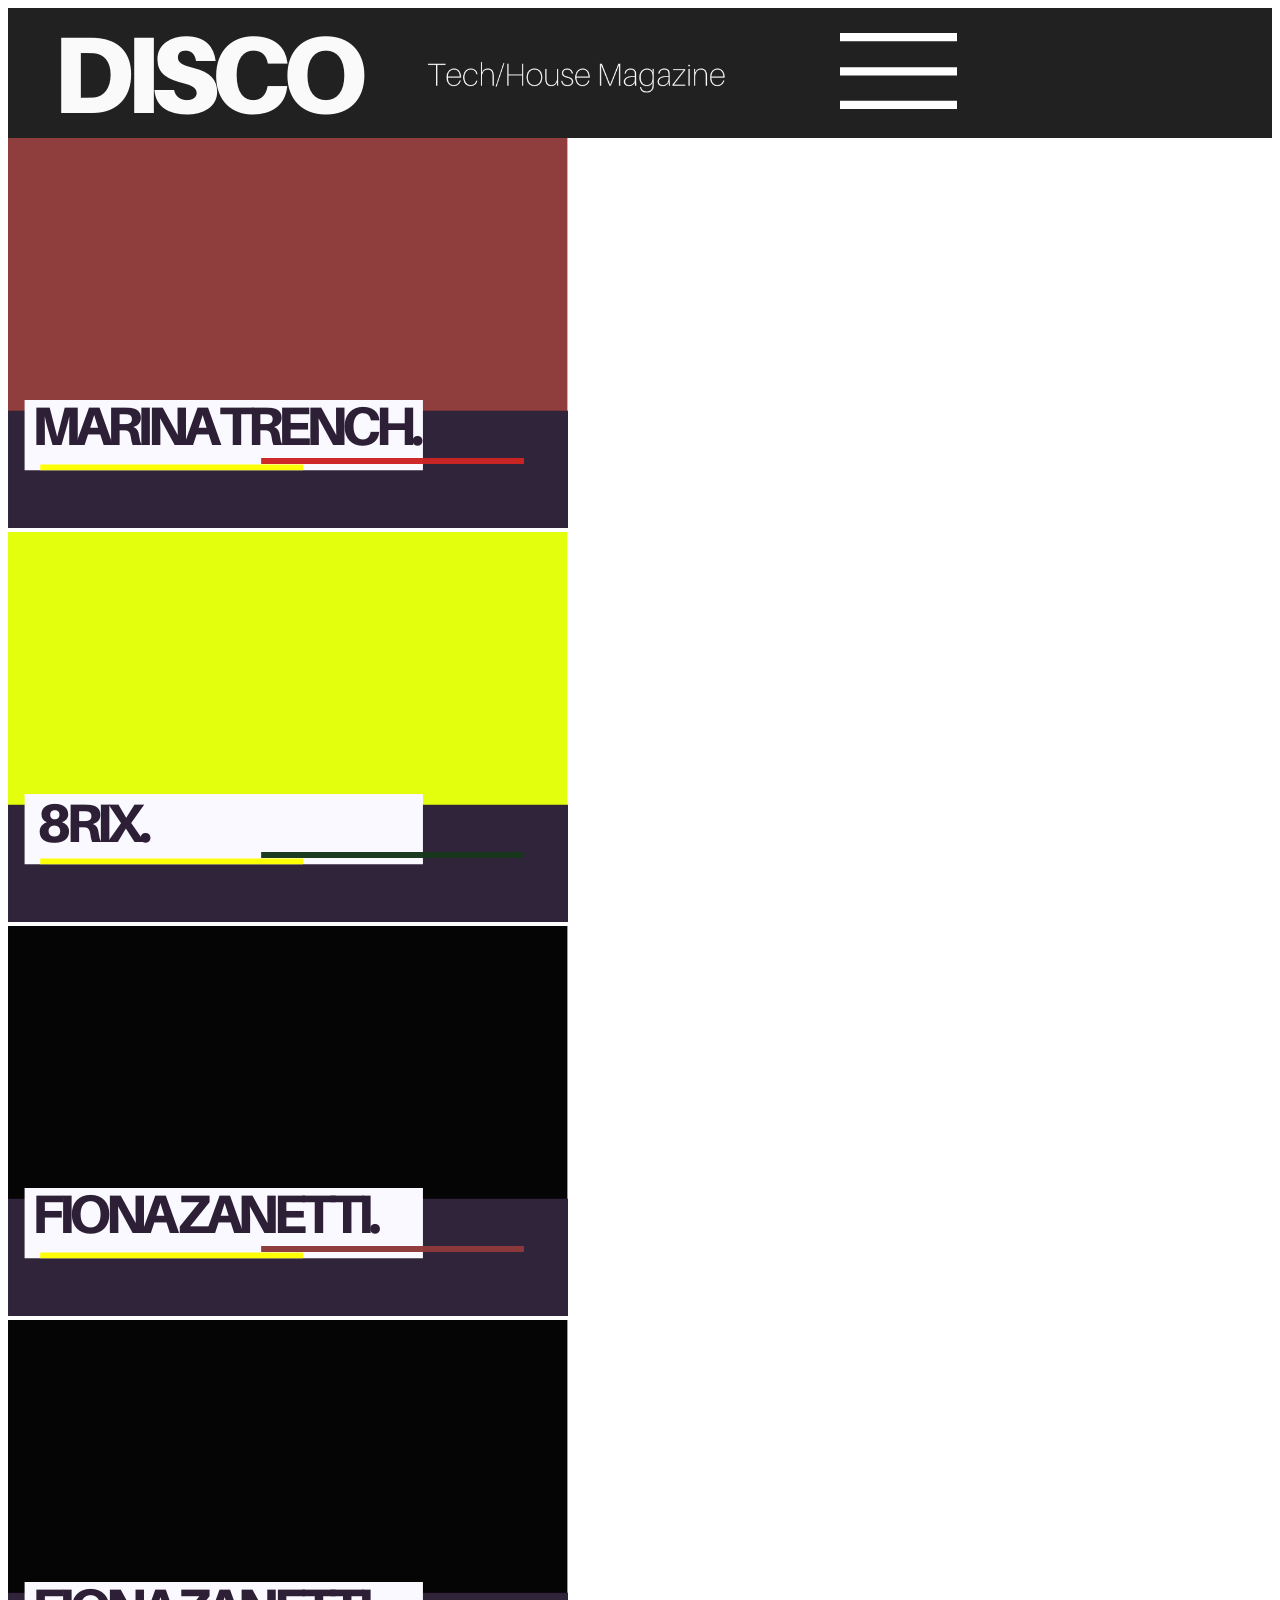
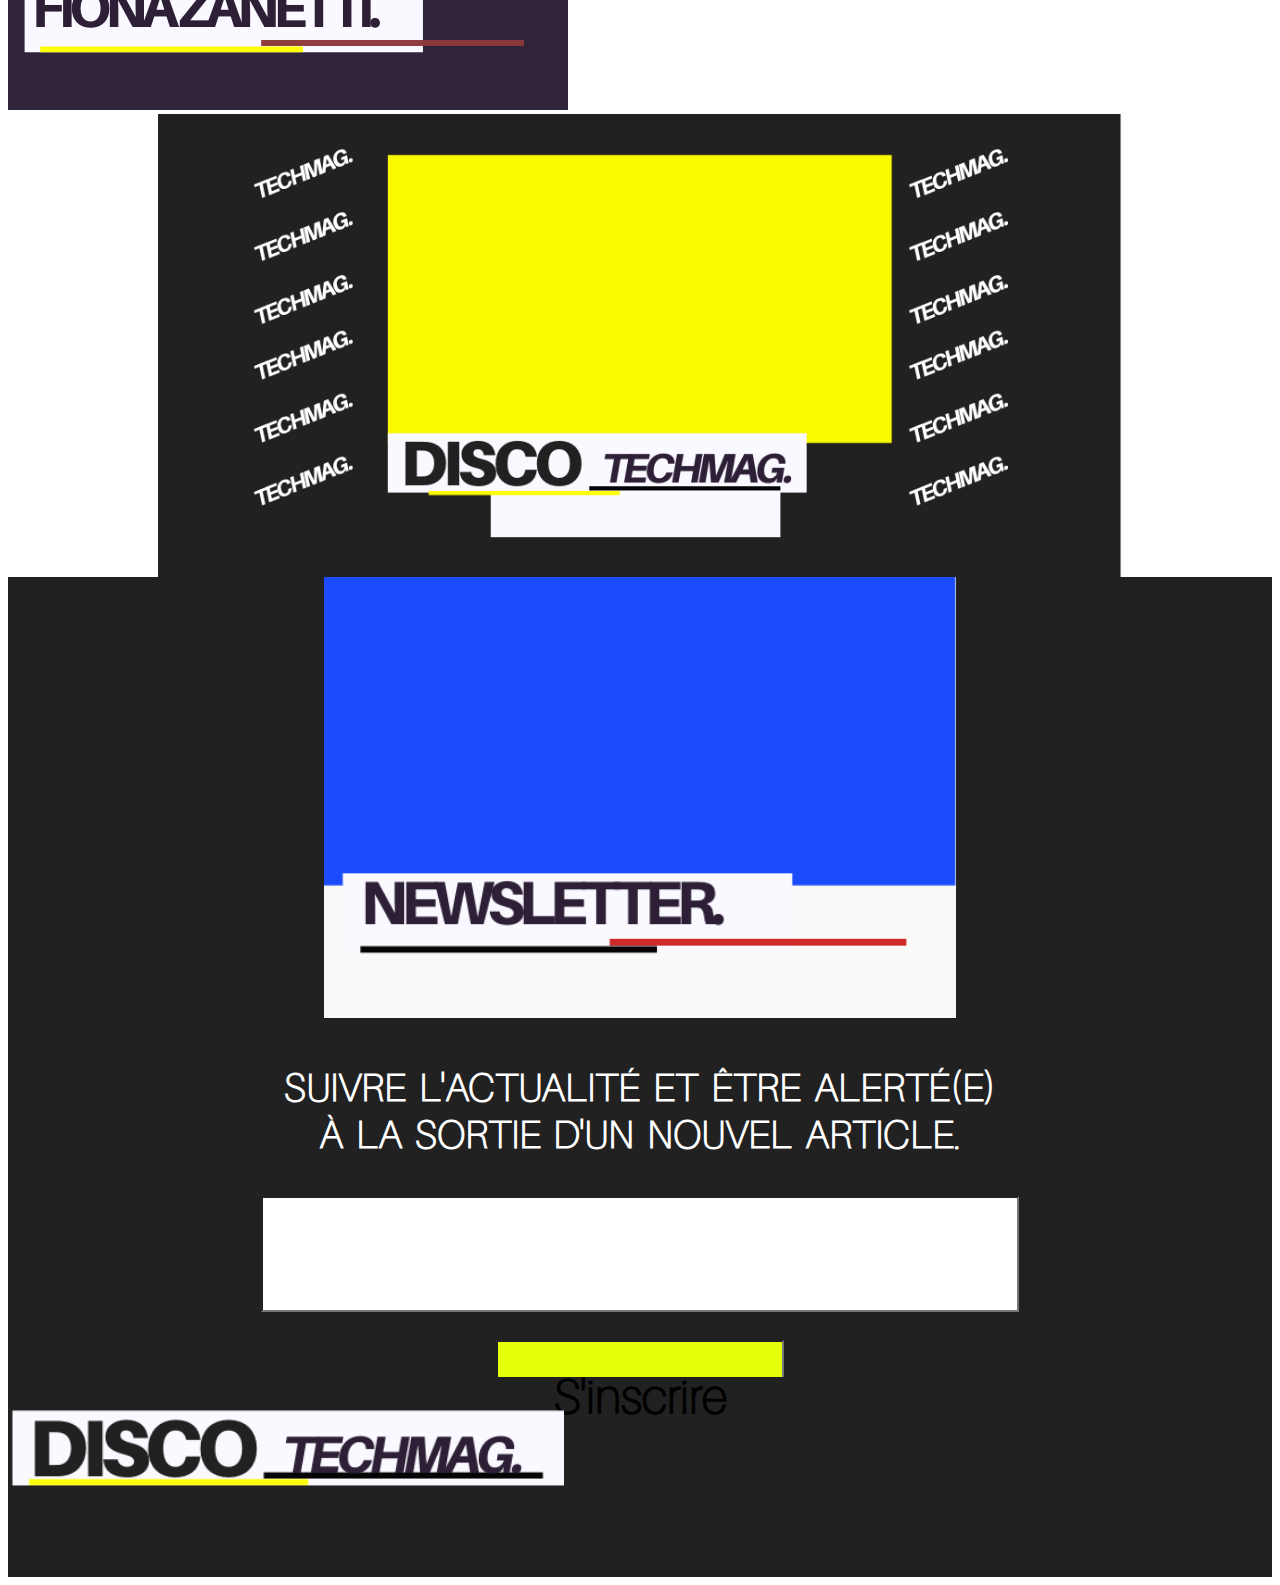
==== html/articles_1.html @ a297b86e "Add files via upload" ====
<!doctype html>
<html lang="fr">
<head>
  <meta charset="utf-8">
  <title>DISCO - Articles</title>
  <link rel="stylesheet" href="../css/style.css">
    <link rel="stylesheet" href="../css/style_articles.css">
</head>
<body>
  <div id="wrapper">
     
      
     <header>
       <div id="menu">
           
           <div id="logo">
                <img src="../images/logodisco.png">
           </div>
           
           <div id="subtitle">
               <img src="../images/subtitledisco.png">
           </div>
           
           <div id="burger">
               <img src="../images/menuburger.png">
               <nav>
                   <ul>
                        <li>Accueil</li>
                        <li>Articles</li>
                        <li>Playlists</li>
                        <li>Contact</li>
                        <li>Social</li>
                   </ul>
               </nav>
           </div>
       </div>
     </header>
    
      
    
    

    
      
     <section id="main">
         
         <div>
             
            <div id="row_1">
                 <article id="article_1">
                   <div>
                       <img src="../images/marina.png">
                    </div>
                 </article>
         
         
                 <article id="article_2">
                   <div>
                       <img src="../images/8rix.png">
                   </div>
                 </article>
           </div>
         
             
           <div id="row_2">
                <article id="article_3">
                     <div>
                         <img src="../images/fiona.png">
                     </div>
                </article>
         
                <article id="article_4">
                     <div>
                         <img src="../images/fiona.png">
                     </div>
                </article>
           </div>
             
        </div>
         
     </section>
      
      
      <section id="banniere">
         <div>
             <img src="../images/banniere.png">
         </div>
     </section>
      
      
      <section id="newsletter">
          <div id="block_news">
            <div>
                <img src="../images/newsletter.png">
            </div>
          
            <div id="news_info">
                <h3> suivre l'actualité et être alerté(e)<br> à la sortie d'un nouvel article.</h3>
            </div>
          
            <div id="button_mail">
                <input type="text">
            </div>
          
            <div id="button_inscription">
                <input type="text">
                <h3>S'inscrire</h3>
            </div>
          </div>
             
      </section>
    
      
      
      <footer>
          <div id="block_footer">
              <div>
                  <img src="../images/underlogodisco.png">
              </div>
          </div>      
      </footer>
    
  </div>     
</body>
</html>
---- css/style.css ----
@font-face{
    font-family: 'Aileron thin';
    src: url('../fonts/aileron/Aileron-Thin.otf') format("opentype");
    
}
/* WRAPPER */

/*
#wrapper{
    width: 965px;
    height: auto;
    justify-content: center;
}
*/

/* MENU HEADER */

#menu{
    height:130px ;
    width:auto ;
    background-color:#212121 ;
    display: flex;
    
}

#menu #logo{
    margin-left: -43px;
}

#subtitle img{
    position: absolute;
    width: 300px;
    height:auto;
    margin-top: 29px;
    margin-left:-28px ;
   
    
}

#burger img{
    margin-left: 385px;
    margin-top: 25px;
}

#burger nav{
    color: black;
    margin-left: 120px;
    margin-top: 24px;
    position: absolute;
    background-color: white;
    width: 40%;
    height: 20%;
    
    /*display: block;
    */
      display:none;
    
}

/* BANNIERE */

#banniere img{
    max-width: 964px;
    margin-bottom: -3px;
    display: block;
    margin: auto;
}




/* CONTENU ARTICLES */
#main {
    display: flex;
    flex-direction: column;
}


#main #art_1{
    height:390px ;
    width:auto ;
    background-color:#8fa9b1 ;
        opacity: 0.93;

    
}

#main #art_1 img{
        opacity: 1; 
}

#main #art_2{
    height:390px ;
    width:auto ;
    background-color:#17371c ;
    opacity: 0.91;

}

#main #art_2 img{
        opacity: 1; 
}


#main #art_3{
    height:390px;
    width:auto ;
    background-color:#212121 ;
    opacity: 0.91;   
}

#main #art_3 img{
        opacity: 1; 
}

#main #art_2 img{
    float: right;
}

/* NEWSLETTER */
#block_news{
    height:800px ;
    width:auto ;
    background-color:#212121 ;
}
#newsletter img{
    display: block;
    margin: auto;
    height:50%;
    width:50% ;

}

#news_info{
    margin-left:0px ;
    margin-right:0px ;
    margin-top: 45px;
    text-align: center;
    color:white;
    font-family: 'Aileron thin',arial;
    font-size:2.1em;
    text-transform: uppercase;
    word-spacing: 0.3rem;
}

#button_mail input{
    background-color: white;
    height:110px ;
    width:750px ;
    display: block;
    margin-left: auto;
    margin-right: auto;
}

#button_inscription input{
    background-color: #e4ff09;
    height:110px;
    width:280px ;
    display: block;
    margin-top: 28px;
    margin-left: auto;
    margin-right: auto;
 
}

#button_inscription h3{
    font-family:'Aileron thin', arial;
    color: black;
    margin-top: -90px;
    font-size: 3em;
    margin-left: auto;
    margin-right: auto;
    width: 173px;
}


/* FOOTER */

#block_footer{
    height:200px ;
    width:auto ;
    background-color:#212121 ;
    
}

#block_footer img{
    margin-top: 23px;
    height: auto;
    width: 44%;
}
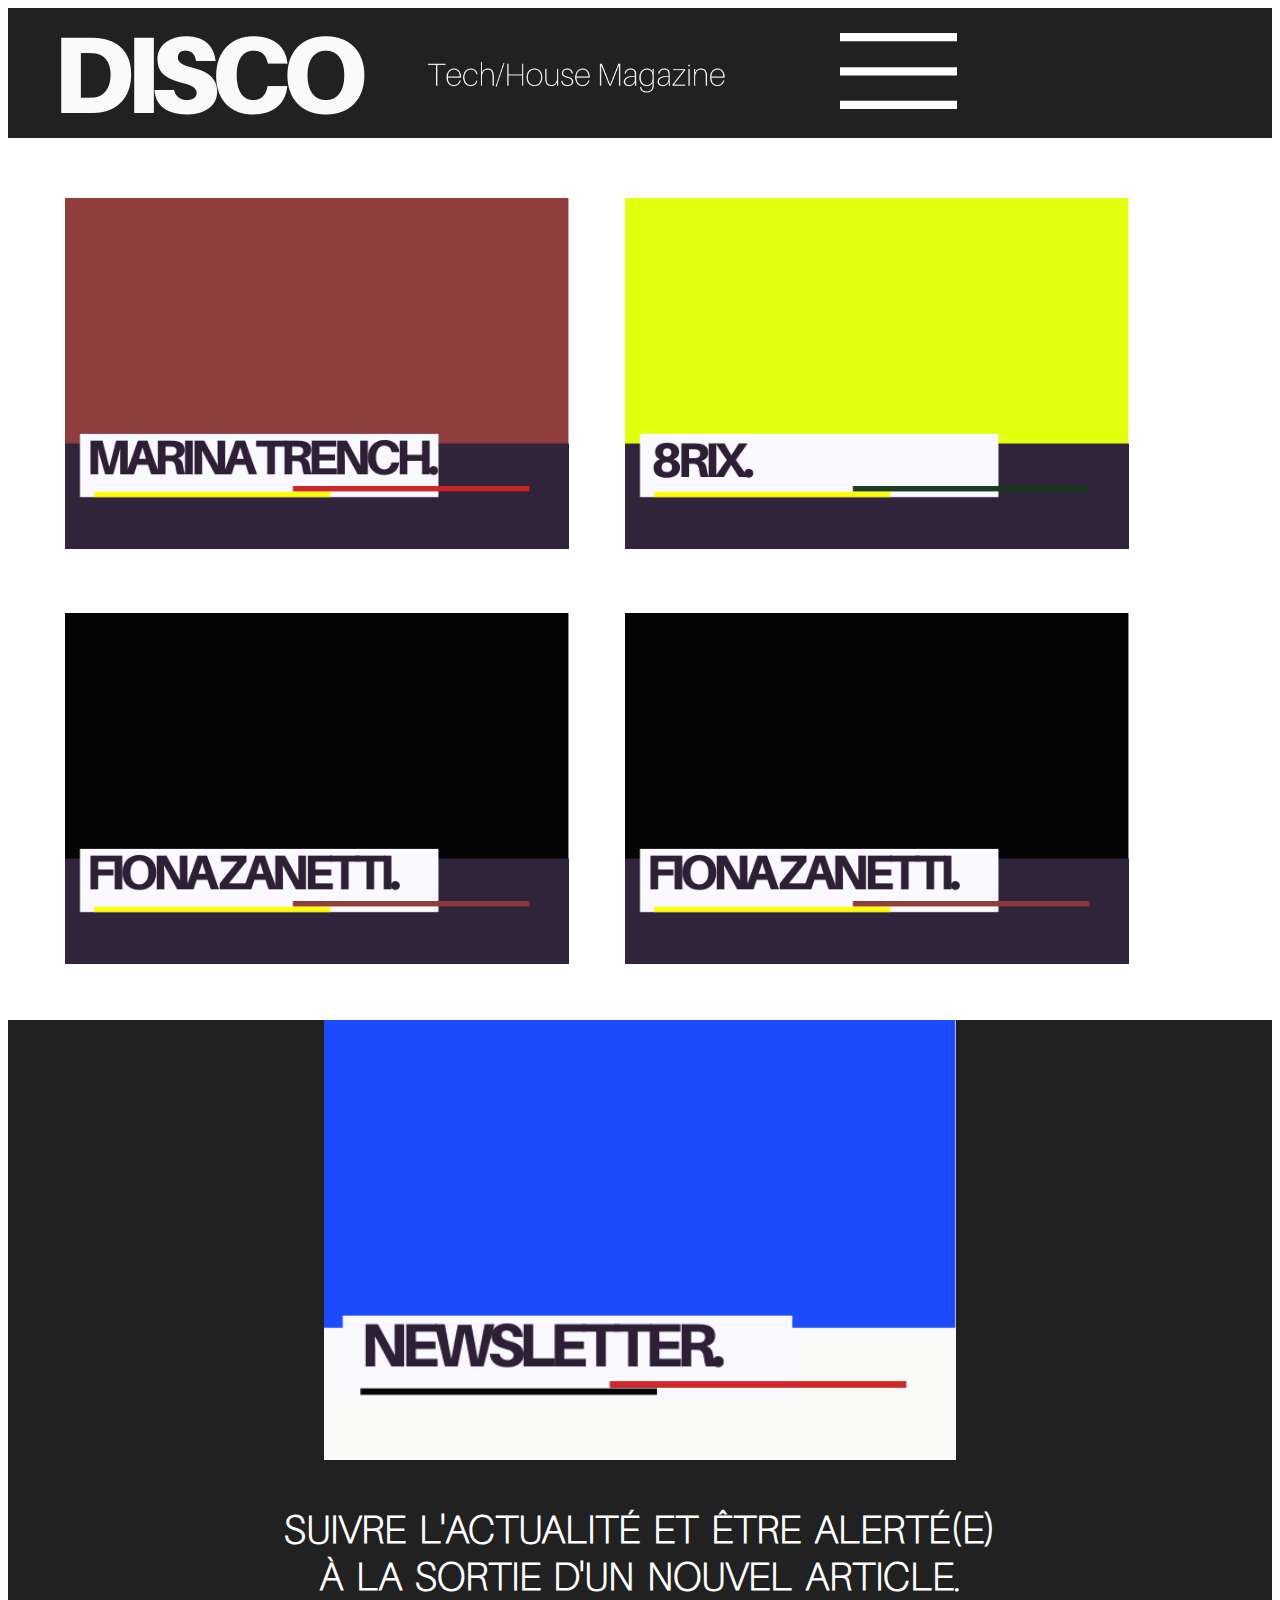
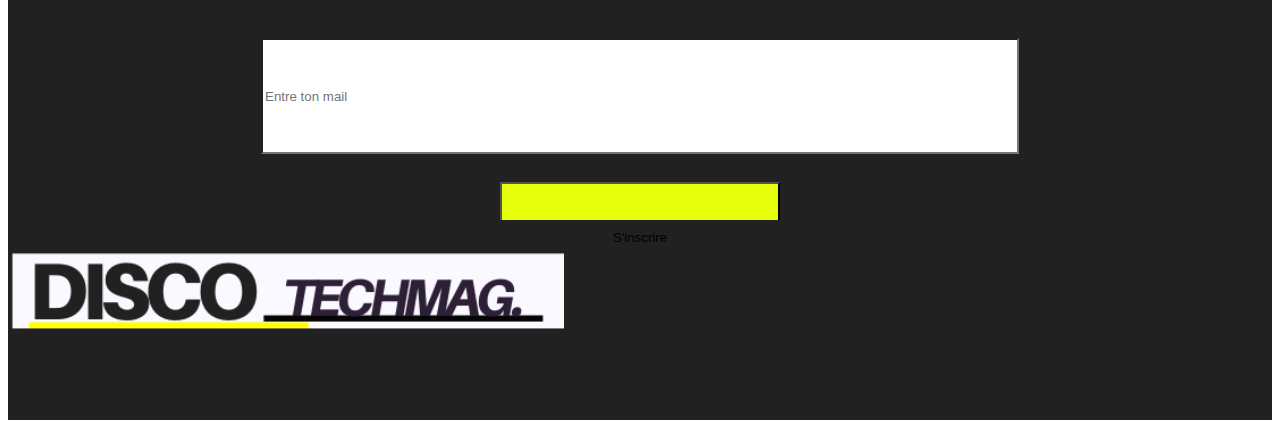
==== commit 0193d0ef: "Add files via upload" ====
--- a/html/articles_1.html
+++ b/html/articles_1.html
@@ -98,14 +98,20 @@
                 <h3> suivre l'actualité et être alerté(e)<br> à la sortie d'un nouvel article.</h3>
             </div>
           
-            <div id="button_mail">
-                <input type="text">
-            </div>
+              
+             <form method='POST' action='../php/newsletter.php'>
+              
+                <div id="button_mail">
+                <input type="text" name="mail" placeholder="Entre ton mail">
+                </div>
           
-            <div id="button_inscription">
-                <input type="text">
-                <h3>S'inscrire</h3>
-            </div>
+                <div id="button_inscription">
+                <input type="submit" name="inscription" value="S'inscrire">
+               
+                 </div>
+              
+          </form>
+            
           </div>
              
       </section>
--- a/css/style_articles.css
+++ b/css/style_articles.css
@@ -0,0 +1,39 @@
+
+/* SECTION MAIN */
+
+#main{
+    
+    margin-top: 60px;
+    margin-bottom: 60px;
+    
+    
+}
+#main #row_1{
+    display: flex;
+    margin-left: 4.5%;
+}
+
+#main #row_2{
+    display: flex;
+    margin-top: 60px;
+    margin-left: 4.5%;
+    margin-bottom: -8px;
+}
+
+#main img{
+    height:auto;
+    width: 90%;
+    
+    
+}
+
+
+/* SECTION BANNIERE */
+
+#banniere {
+    display: none;
+}
+
+/* SECTION NEWSLETTER */
+
+
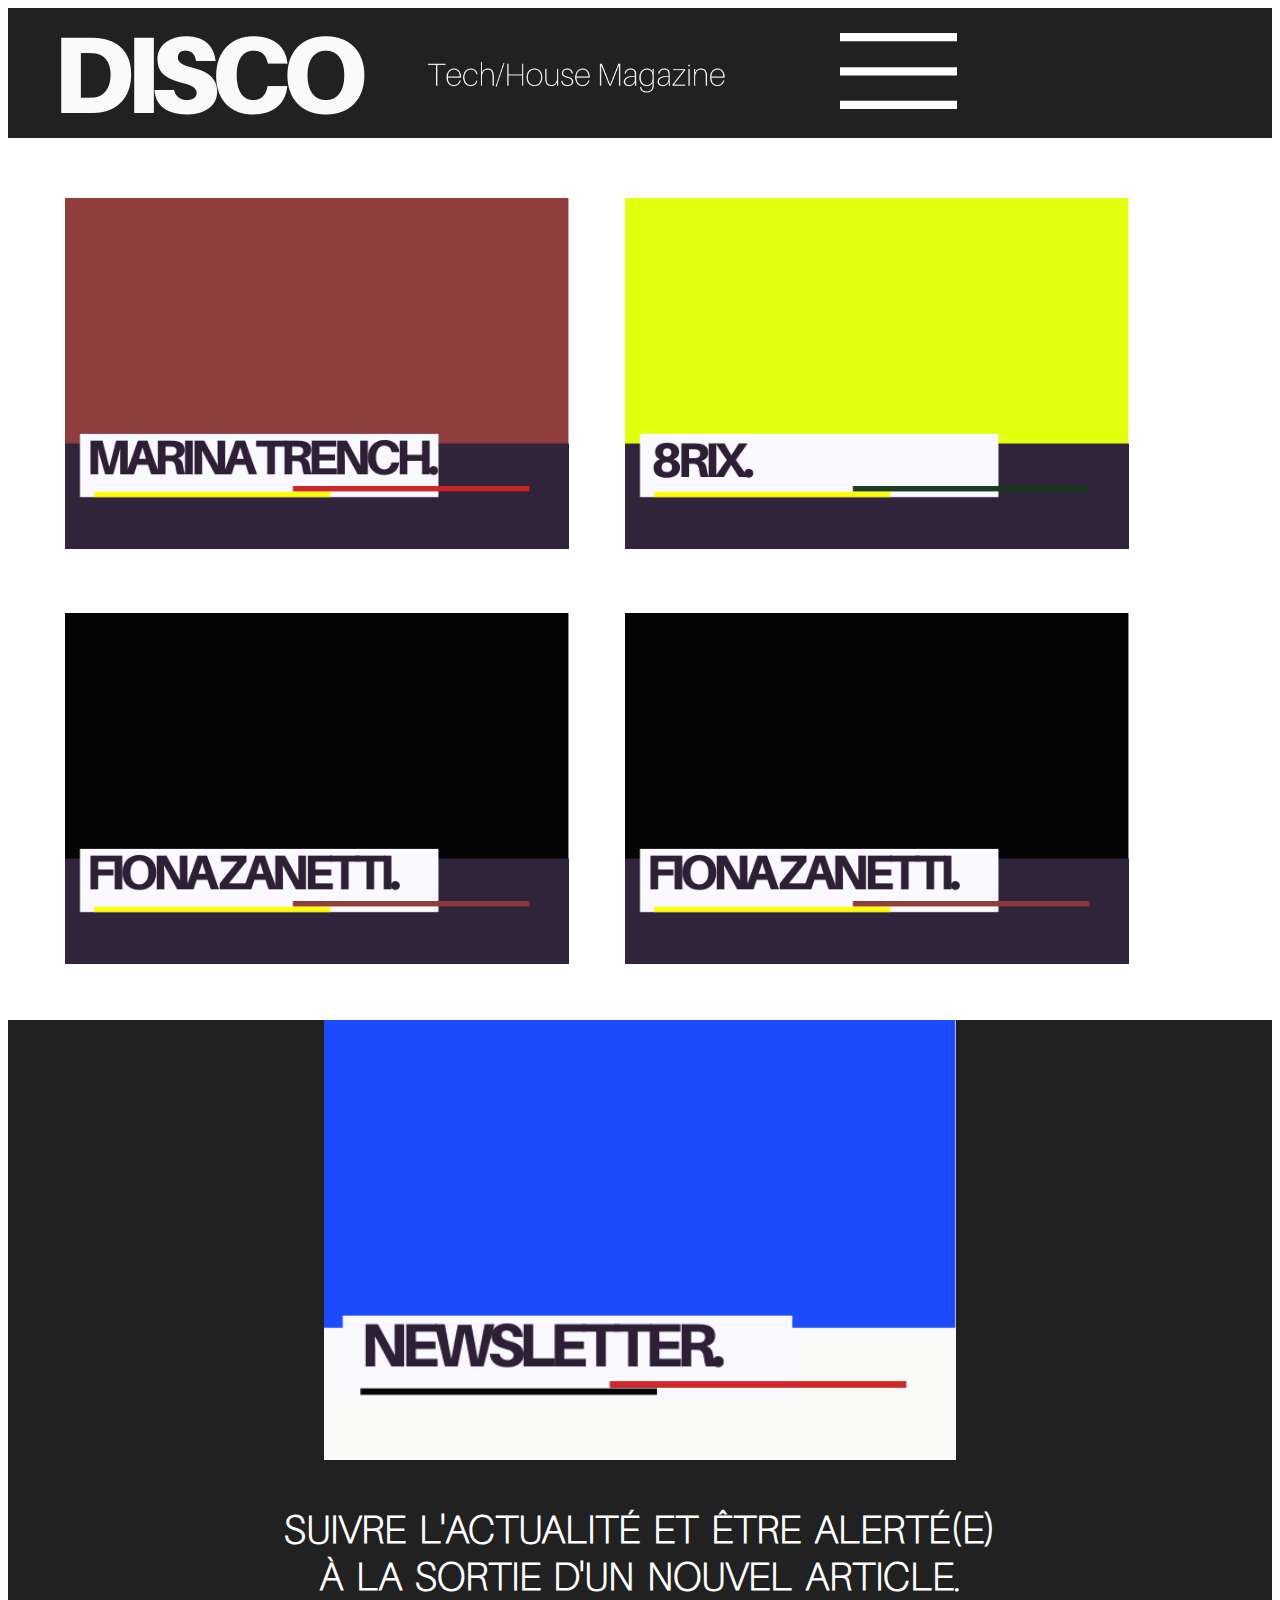
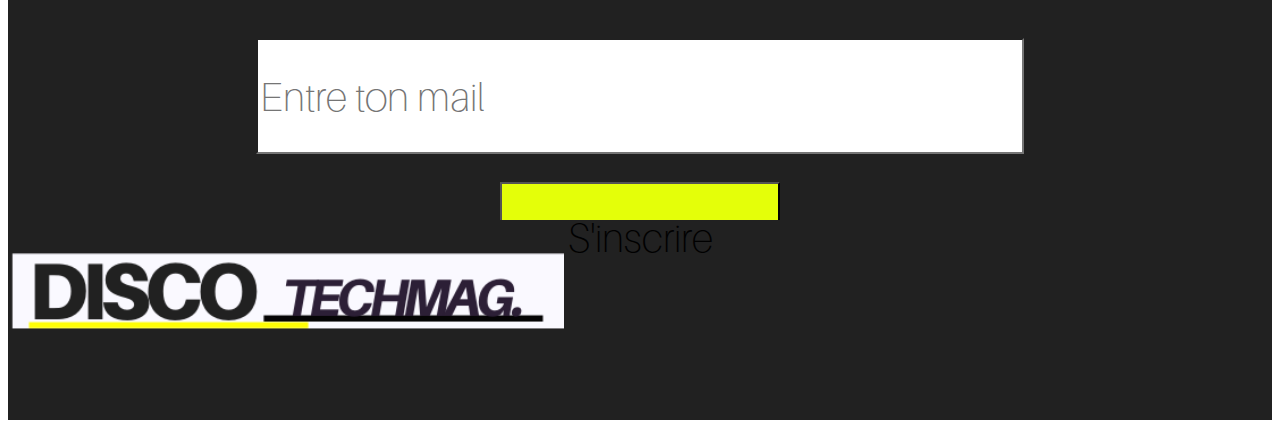
==== commit 05efa81a: "Add files via upload" ====
--- a/html/articles_1.html
+++ b/html/articles_1.html
@@ -21,18 +21,22 @@
                <img src="../images/subtitledisco.png">
            </div>
            
-           <div id="burger">
-               <img src="../images/menuburger.png">
+          <div id="burger">
+               <img id="img_burger" src="../images/menuburger.png">
+           </div>   
+             
+           <div  id="menu_burger">
                <nav>
                    <ul>
-                        <li>Accueil</li>
-                        <li>Articles</li>
-                        <li>Playlists</li>
-                        <li>Contact</li>
-                        <li>Social</li>
+                        <a href="../index.html"><li>Accueil</li></a>
+                        <a href="articles_1.html"><li>Articles</li></a>
+                        <a ><li>Playlists</li></a>
+                        <a href="contact.html"><li>Contact</li></a>
+                       
                    </ul>
                </nav>
-           </div>
+        </div>   
+               
        </div>
      </header>
     
@@ -126,6 +130,7 @@
           </div>      
       </footer>
     
-  </div>     
+  </div> 
+      <script src="../js/menu.js"></script>
 </body>
 </html>--- a/css/style.css
+++ b/css/style.css
@@ -43,20 +43,59 @@
     margin-top: 25px;
 }
 
-#burger nav{
-    color: black;
-    margin-left: 120px;
-    margin-top: 24px;
+#menu_burger{
+    color: white;
+    margin-left:48%;
+    margin-top: 130px;
     position: absolute;
-    background-color: white;
-    width: 40%;
-    height: 20%;
-    
-    /*display: block;
-    */
-      display:none;
-    
-}
+    background-color: #212121;
+    font-family: 'Aileron thin',arial;
+    font-size: 3.7em;
+    width: 50%;
+    height: 35%;
+    display: none;
+    
+   
+    
+    
+    
+}
+
+#menu_burger nav ul{
+    list-style-type: none;
+    margin-top: 20px;
+    
+   
+      
+    
+}
+#menu_burger a{
+    text-decoration: none;
+}
+
+
+
+#menu_burger nav ul li{
+    border-bottom-color: white;
+    border-bottom: 0.2rem solid;
+   line-height: 90px;
+    margin-left: 0px;
+     
+ 
+}
+
+
+#menu_burger nav ul a li{
+   color: white;   
+}
+
+
+
+/*
+ background-color: #c2185b;
+*/
+/* MENU BURGER*/
+
 
 /* BANNIERE */
 
@@ -147,10 +186,13 @@
 #button_mail input{
     background-color: white;
     height:110px ;
-    width:750px ;
+    width:760px ;
     display: block;
     margin-left: auto;
     margin-right: auto;
+    font-family:'Aileron thin', arial;
+    font-size: 2.5em;
+    color: black;
 }
 
 #button_inscription input{
@@ -161,17 +203,10 @@
     margin-top: 28px;
     margin-left: auto;
     margin-right: auto;
+    font-family:'Aileron thin', arial;
+    font-size: 2.5em;
+    color: black;
  
-}
-
-#button_inscription h3{
-    font-family:'Aileron thin', arial;
-    color: black;
-    margin-top: -90px;
-    font-size: 3em;
-    margin-left: auto;
-    margin-right: auto;
-    width: 173px;
 }
 
 
